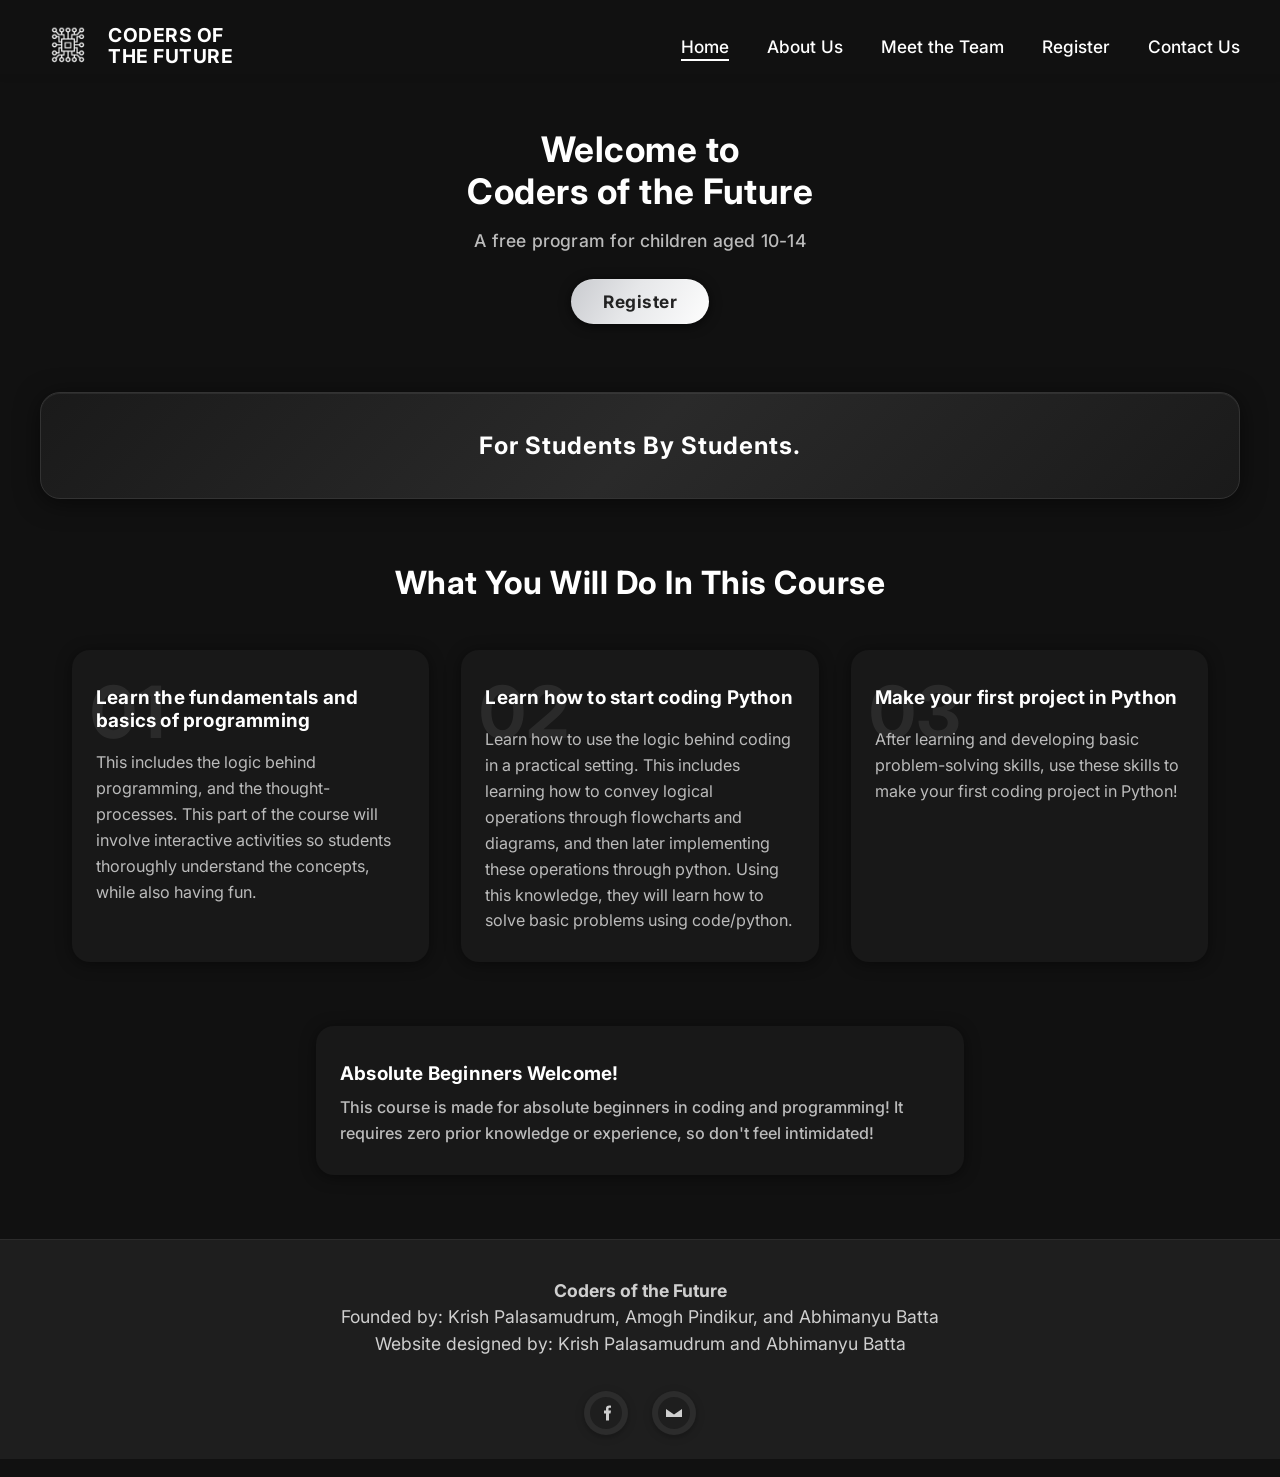
==== index.html @ 1ec68686 "updated email and made footer buttons navigate to contact us" ====
<!DOCTYPE html>
<html lang="en">
<head>
    <meta charset="UTF-8">
    <meta name="viewport" content="width=device-width, initial-scale=1.0">
    <title>Coders of the Future</title>
    <link rel="stylesheet" href="style.css">
    <style>
.logo-link {
    display: inline-block;
}
.logo-img {
    transition: transform 0.3s cubic-bezier(.4,2,.6,1), box-shadow 0.2s;
    will-change: transform;
}
.logo-img:hover {
    transform: scale(1.12) rotate(-8deg);
    box-shadow: 0 4px 24px #e6e7e988;
    cursor: pointer;
}
.logo-img:active {
    transform: scale(0.96) rotate(-2deg);
}
.course-highlight {
    margin: 32px auto 0 auto;
    max-width: 600px;
    background: linear-gradient(120deg, #232323 60%, #2c2c2c 100%);
    border: 2px solid #e6e7e9cc;
    border-radius: 20px;
    box-shadow: 0 4px 32px #000a, 0 1.5px 0 #fff2 inset;
    display: flex;
    align-items: flex-start;
    gap: 18px;
    padding: 32px 28px 28px 28px;
    position: relative;
    z-index: 2;
    animation: fadeInHighlight 1.1s cubic-bezier(.4,2,.6,1);
}
.highlight-icon {
    font-size: 2.2rem;
    color: #e6e7e9;
    margin-right: 10px;
    margin-top: 2px;
    filter: drop-shadow(0 0 8px #fff8);
    flex-shrink: 0;
}
.course-highlight h3 {
    margin: 0 0 10px 0;
    font-size: 1.3rem;
    font-weight: 800;
    color: #fff;
    letter-spacing: 0.5px;
}
.course-highlight p {
    margin: 0;
    color: #bbb;
    font-size: 1.08rem;
    font-weight: 500;
}
@keyframes fadeInHighlight {
    from { opacity: 0; transform: translateY(30px) scale(0.98); }
    to { opacity: 1; transform: none; }
}
@media (max-width: 700px) {
    .course-highlight {
        padding: 18px 8px 18px 8px;
        gap: 10px;
    }
    .highlight-icon {
        font-size: 1.5rem;
    }
    .course-highlight h3 {
        font-size: 1.05rem;
    }
    .course-highlight p {
        font-size: 0.98rem;
    }
}
.course-highlight-alt {
    margin: 32px auto 0 auto;
    max-width: 600px;
    background: #181818;
    border-radius: 18px;
    box-shadow: 0 2px 16px #0007;
    padding: 36px 24px 28px 24px;
    text-align: left;
    display: block;
    animation: fadeInHighlight 1.1s cubic-bezier(.4,2,.6,1);
    transition: box-shadow 0.2s, transform 0.15s;
}
.course-highlight-alt:hover {
    box-shadow: 0 6px 32px #000b;
    transform: translateY(-2px) scale(1.03);
}
.course-highlight-alt h3 {
    margin: 0 0 10px 0;
    font-size: 1.18rem;
    font-weight: 700;
    color: #fff;
    letter-spacing: 0.2px;
}
.course-highlight-alt p {
    margin: 0;
    color: #bbb;
    font-size: 1.01rem;
    font-weight: 500;
    line-height: 1.6;
}
@media (max-width: 700px) {
    .course-highlight-alt {
        padding: 24px 10px 18px 10px;
    }
    .course-highlight-alt h3 {
        font-size: 1.05rem;
    }
    .course-highlight-alt p {
        font-size: 0.98rem;
    }
}
.fade-in-highlight {
    animation: fadeInHighlight 1.1s cubic-bezier(.4,2,.6,1);
}
.features-section {
    display: flex;
    justify-content: center;
    align-items: center;
    gap: 32px;
    margin: 64px 0 32px 0;
    flex-wrap: wrap;
}
.feature-card {
    background: linear-gradient(135deg, #1a1a1a 0%, #2a2a2a 50%, #1a1a1a 100%);
    color: #fff;
    font-size: 2rem;
    font-weight: 800;
    border-radius: 20px;
    border: 1px solid #333;
    box-shadow: 0 4px 24px #0008, 0 1px 0 #fff1 inset;
    padding: 38px 44px;
    text-align: center;
    min-width: 120px;
    transition: all 0.3s cubic-bezier(0.4, 0, 0.2, 1);
    letter-spacing: 1px;
    cursor: default;
    user-select: none;
    position: relative;
    overflow: hidden;
}
.feature-card::before {
    content: '';
    position: absolute;
    top: 0;
    left: -100%;
    width: 100%;
    height: 100%;
    background: linear-gradient(90deg, transparent, rgba(255,255,255,0.1), transparent);
    transition: left 0.5s;
}
.feature-card:hover::before {
    left: 100%;
}
.feature-card:hover {
    box-shadow: 0 8px 40px #000c, 0 2px 0 #fff2 inset;
    background: linear-gradient(135deg, #2a2a2a 0%, #3a3a3a 50%, #2a2a2a 100%);
    transform: translateY(-4px) scale(1.05);
    border-color: #444;
}
.feature-desc {
    font-size: 1rem;
    color: #bbb;
    font-weight: 400;
    margin-top: 10px;
    letter-spacing: 0.2px;
}
@media (max-width: 700px) {
    .features-section {
        gap: 14px;
    }
    .feature-card {
        font-size: 1.2rem;
        padding: 18px 18px;
        min-width: 80px;
    }
    .feature-desc {
        font-size: 0.92rem;
    }
}
</style>
</head>
<body>
    <header class="main-header">
        <div class="logo-nav">
            <div class="logo">
                <a href="index.html" class="logo-link"><img src="logo.png" alt="Logo" width="56" height="56" style="display:block;" class="logo-img" /></a>
                <span class="logo-text">CODERS OF<br>THE FUTURE</span>
            </div>
            <nav>
                <ul class="nav-list">
                    <li><a href="index.html" class="active">Home</a></li>
                    <li><a href="about.html">About Us</a></li>
                    <li><a href="meet the team.html">Meet the Team</a></li>
                    <li><a href="register.html">Register</a></li>
                    <li><a href="contact.html">Contact Us</a></li>
                </ul>
            </nav>
        </div>
    </header>
    <main class="main-content">
        <section class="hero-section">
            <div class="hero-text" style="text-align:center; margin: 0 auto;">
                <h1>Welcome to<br>Coders of the Future</h1>
                <h3 class="for-students" id="typewriter-text"></h3>
                <a href="register.html" class="register-btn" id="register-btn">Register</a>
            </div>
        </section>
        <section class="features-section">
            <div class="feature-card" style="width:100%;text-align:center;font-size:1.5rem;font-weight:700;letter-spacing:1px;">For Students By Students.</div>
        </section>
        <section class="course-section">
            <h2 class="course-title">What You Will Do In This Course</h2>
            <div class="course-steps">
                <div class="course-step fade-in-highlight">
                    <span class="step-number step1">01</span>
                    <h3>Learn the fundamentals and basics of programming</h3>
                    <p>This includes the logic behind programming, and the thought-processes. This part of the course will involve interactive activities so students thoroughly understand the concepts, while also having fun.</p>
                </div>
                <div class="course-step fade-in-highlight">
                    <span class="step-number step2">02</span>
                    <h3>Learn how to start coding Python</h3>
                    <p>Learn how to use the logic behind coding in a practical setting. This includes learning how to convey logical operations through flowcharts and diagrams, and then later implementing these operations through python. Using this knowledge, they will learn how to solve basic problems using code/python.</p>
                </div>
                <div class="course-step fade-in-highlight">
                    <span class="step-number step3">03</span>
                    <h3>Make your first project in Python</h3>
                    <p>After learning and developing basic problem-solving skills, use these skills to make your first coding project in Python!</p>
                </div>
            </div>
            <div class="course-highlight-alt fade-in-highlight">
                <h3>Absolute Beginners Welcome!</h3>
                <p>This course is made for absolute beginners in coding and programming! It requires zero prior knowledge or experience, so don't feel intimidated!</p>
            </div>
        </section>
    </main>
    <footer class="site-footer">
        <div class="footer-content">
            <div class="footer-text">
                <strong>Coders of the Future</strong><br>
                Founded by: Krish Palasamudrum, Amogh Pindikur, and Abhimanyu Batta<br>
                Website designed by: Krish Palasamudrum and Abhimanyu Batta
            </div>
            <div class="footer-icons">
                <a href="contact.html" class="footer-icon" aria-label="Contact Us"><svg width="32" height="32" fill="none" viewBox="0 0 32 32"><circle cx="16" cy="16" r="16" fill="#222"/><path d="M18.5 16.5h2l.5-3h-2.5v-1.5c0-.8.2-1.2 1.3-1.2H21V8.7c-.2 0-.9-.1-1.7-.1-2.1 0-3.3 1.1-3.3 3.1V13.5H14v3h2v7h3v-7z" fill="#fff"/></svg></a>
                <a href="contact.html" class="footer-icon" aria-label="Contact Us"><svg width="32" height="32" fill="none" viewBox="0 0 32 32"><circle cx="16" cy="16" r="16" fill="#222"/><path d="M8 12v8h16v-8H8zm8 5.5l-8-5.5h16l-8 5.5z" fill="#fff"/></svg></a>
            </div>
        </div>
    </footer>
    <script src="script.js"></script>
</body>
</html>
---- style.css ----
@import url('https://fonts.googleapis.com/css2?family=Inter:wght@400;600;700&display=swap');

body, html {
    margin: 0;
    padding: 0;
    font-family: 'Inter', 'Montserrat', 'Poppins', Arial, sans-serif;
    background: #111;
    color: #fff;
    min-height: 100vh;
}

.main-header {
    width: 100%;
    background: #111;
    box-shadow: 0 2px 8px rgba(0,0,0,0.08);
    padding: 0;
    position: fixed;
    top: 0;
    left: 0;
    z-index: 1000;
    /* border-bottom: 1px solid #222; */
}
.logo-nav {
    display: flex;
    align-items: center;
    justify-content: space-between;
    max-width: 1200px;
    margin: 0 auto;
    padding: 18px 32px 0 32px;
}
.logo {
    display: flex;
    align-items: center;
    gap: 12px;
}
.logo svg {
    display: block;
    filter: invert(1) grayscale(1);
}
.logo-text {
    font-weight: 700;
    font-size: 1.2rem;
    color: #fff;
    line-height: 1.1;
    letter-spacing: 0.5px;
}
.nav-list {
    list-style: none;
    display: flex;
    gap: 38px;
    margin: 0;
    padding: 0;
}
.nav-list li a {
    text-decoration: none;
    color: #fff;
    font-weight: 500;
    font-size: 1.08rem;
    transition: color 0.2s, border-bottom 0.2s;
    padding-bottom: 2px;
    border-bottom: 2px solid transparent;
    position: relative;
}
.nav-list li a.active, .nav-list li a:hover {
    color: #fff;
    border-bottom: 2px solid #fff;
}
.nav-list li a::after {
    content: '';
    display: block;
    width: 0;
    height: 2px;
    background: #fff;
    transition: width 0.3s;
    position: absolute;
    left: 0;
    bottom: -2px;
}
.nav-list li a:hover::after, .nav-list li a.active::after {
    width: 100%;
}

.main-content {
    max-width: 1200px;
    margin: 0 auto;
    padding: 80px 32px 0 32px;
}
.hero-section {
    display: flex;
    align-items: center;
    justify-content: space-between;
    margin-top: 48px;
    flex-wrap: wrap;
    gap: 32px;
}
.hero-text {
    flex: 1 1 350px;
    min-width: 320px;
}
.hero-text h1 {
    font-size: 2.2rem;
    font-weight: 700;
    margin: 0 0 18px 0;
    line-height: 1.2;
    color: #fff;
    letter-spacing: 0.5px;
}
.for-students {
    color: #bbb;
    font-size: 1.1rem;
    font-weight: 500;
    margin-bottom: 28px;
    margin-top: 0;
    letter-spacing: 0.2px;
}
.register-btn, .about-btn {
    display: inline-block;
    background: linear-gradient(120deg, #bfc1c6 0%, #e6e7e9 20%, #fff 40%, #bfc1c6 60%, #8a8c8e 80%, #bfc1c6 100%);
    background-size: 300% 300%;
    background-position: 0% 50%;
    color: #222;
    font-weight: 700;
    font-size: 1.08rem;
    padding: 12px 32px;
    border: none;
    border-radius: 24px;
    text-decoration: none;
    box-shadow: 0 2px 12px #000a, 0 1px 0 #fff2 inset;
    transition: color 0.2s, box-shadow 0.2s, transform 0.15s;
    letter-spacing: 0.5px;
    cursor: pointer;
    outline: none;
    position: relative;
    overflow: hidden;
    animation: metallic-gradient-move 6s linear infinite alternate;
}

@keyframes metallic-gradient-move {
    0% {
        background-position: 0% 50%;
    }
    100% {
        background-position: 100% 50%;
    }
}

.register-btn:hover, .register-btn:focus, .about-btn:hover, .about-btn:focus {
    /* Use a slightly lighter metallic gradient, but keep the animation and avoid pure white */
    background: linear-gradient(120deg, #e6e7e9 0%, #fff 20%, #bfc1c6 40%, #8a8c8e 60%, #bfc1c6 80%, #e6e7e9 100%);
    background-size: 300% 300%;
    background-position: 100% 50%;
    color: #111 !important;
    box-shadow: 0 4px 24px #fff2, 0 2px 12px #000a;
    transform: translateY(-2px) scale(1.04);
    animation: metallic-gradient-move 6s linear infinite alternate;
}

.register-btn:active, .about-btn:active {
    transform: scale(0.97);
    box-shadow: 0 1px 4px rgba(0,0,0,0.18);
}

/* Remove the ::before shine overlay for a cleaner look */
.register-btn::before, .about-btn::before {
    content: none;
}

.hero-illustration {
    flex: 1 1 350px;
    min-width: 280px;
    display: flex;
    align-items: center;
    justify-content: center;
}
.hero-illustration img {
    max-width: 340px;
    width: 100%;
    height: auto;
    display: block;
    filter: grayscale(1) contrast(1.1);
    border-radius: 18px;
    box-shadow: 0 4px 32px #000a;
}
.hero-illustration.no-box {
    box-shadow: none !important;
    background: none !important;
    border-radius: 0 !important;
    display: flex;
    align-items: center;
    justify-content: center;
}
.hero-illustration.no-box img {
    width: 240px;
    height: 240px;
    max-width: 100%;
    border-radius: 0;
    box-shadow: none;
    background: none;
}
.stats-section {
    display: flex;
    justify-content: space-between;
    align-items: flex-end;
    margin-top: 64px;
    margin-bottom: 32px;
    flex-wrap: wrap;
    gap: 24px;
}
.stat {
    flex: 1 1 180px;
    min-width: 120px;
    text-align: center;
    background: #181818;
    border-radius: 16px;
    padding: 24px 0 18px 0;
    box-shadow: 0 2px 12px #0006;
    transition: box-shadow 0.2s, transform 0.15s;
}
.stat:hover {
    box-shadow: 0 6px 32px #000b;
    transform: translateY(-2px) scale(1.03);
}
.stat-number {
    display: block;
    font-size: 2.1rem;
    font-weight: 700;
    color: #fff;
    margin-bottom: 4px;
    letter-spacing: 0.5px;
}
.stat-label {
    display: block;
    font-size: 1.08rem;
    color: #bbb;
    font-weight: 500;
    letter-spacing: 0.5px;
}
footer {
    text-align: center;
    color: #bbb;
    margin-top: 32px;
    margin-bottom: 18px;
    font-size: 1rem;
    opacity: 0.8;
}

.info-banner {
    width: 100%;
    background: #181818;
    color: #fff;
    text-align: center;
    padding: 32px 12px 28px 12px;
    font-size: 1.2rem;
    font-weight: 700;
    letter-spacing: 0.01em;
    margin-bottom: 0;
    border-radius: 14px;
    border: 1.5px solid #fff;
    box-shadow: 0 2px 16px #0007;
    display: flex;
    justify-content: center;
    align-items: center;
    max-width: 900px;
    margin: 32px auto 0 auto;
}
.info-banner p {
    margin: 0;
    font-weight: 700;
    color: #fff;
    font-size: 1.2rem;
}

.course-section {
    margin: 64px auto 0 auto;
    max-width: 1200px;
    padding: 0 32px;
}
.course-title {
    text-align: center;
    font-size: 2rem;
    font-weight: 700;
    margin-bottom: 48px;
    color: #fff;
    letter-spacing: 0.5px;
}
.course-steps {
    display: flex;
    justify-content: space-between;
    gap: 32px;
    flex-wrap: wrap;
}
.course-step {
    flex: 1 1 280px;
    min-width: 220px;
    background: #181818;
    border-radius: 18px;
    padding: 36px 24px 28px 24px;
    box-shadow: 0 2px 16px #0007;
    position: relative;
    margin-bottom: 32px;
    transition: box-shadow 0.2s, transform 0.15s;
    overflow: hidden;
}
.course-step:hover {
    box-shadow: 0 6px 32px #000b;
    transform: translateY(-2px) scale(1.03);
}
.step-number {
    position: absolute;
    top: 18px;
    left: 18px;
    font-size: 4.5rem;
    font-weight: 700;
    color: #fff;
    opacity: 0.08;
    z-index: 0;
    user-select: none;
    pointer-events: none;
}
.step1 { color: #fff; }
.step2 { color: #fff; }
.step3 { color: #fff; }
.course-step h3 {
    position: relative;
    z-index: 1;
    font-size: 1.18rem;
    font-weight: 700;
    margin: 0 0 18px 0;
    color: #fff;
    letter-spacing: 0.2px;
}
.course-step p {
    position: relative;
    z-index: 1;
    color: #bbb;
    font-size: 1.01rem;
    margin: 0;
    line-height: 1.6;
}

.course-step-rectangle {
    min-width: 220px;
    width: auto;
    flex: 1 1 280px;
    border-radius: 18px;
    margin-bottom: 32px;
    margin-top: 0;
    display: block;
}

.step4 {
    color: #fff;
}

.site-footer {
    width: 100%;
    background: #222;
    color: #fff;
    padding: 38px 0 24px 0;
    margin-top: 64px;
    border-top: 1px solid #333;
}
.footer-content {
    max-width: 900px;
    margin: 0 auto;
    display: flex;
    flex-direction: column;
    align-items: center;
    gap: 18px;
}
.footer-text {
    text-align: center;
    font-size: 1.1rem;
    color: #fff;
    margin-bottom: 8px;
    line-height: 1.5;
}
.footer-icons {
    display: flex;
    gap: 24px;
    margin-top: 8px;
}
.footer-icon {
    display: flex;
    align-items: center;
    justify-content: center;
    width: 44px;
    height: 44px;
    border-radius: 50%;
    background: #333;
    transition: background 0.2s, transform 0.15s;
    box-shadow: 0 2px 8px #0005;
    color: #fff;
    text-decoration: none;
    font-size: 1.3rem;
}
.footer-icon:hover, .footer-icon:focus {
    background: #fff;
    color: #222;
    transform: scale(1.08);
}
.footer-icon svg {
    display: block;
}

.about-section {
    display: flex;
    justify-content: center;
    align-items: center;
    min-height: 60vh;
    padding: 64px 0 64px 0;
}
.about-center {
    max-width: 700px;
    margin: 0 auto;
    text-align: center;
    color: #fff;
    background: none;
}
.about-label {
    font-size: 1.1rem;
    font-weight: 600;
    letter-spacing: 1.5px;
    color: #fff;
    margin-bottom: 18px;
}
.about-title {
    font-size: 3rem;
    font-weight: 900;
    letter-spacing: 2px;
    margin: 0 0 24px 0;
    color: #fff;
}
.green-accent {
    color: #7ed957;
}
.about-desc {
    font-size: 1.25rem;
    color: #fff;
    font-weight: 400;
    margin-bottom: 38px;
    line-height: 1.6;
}
.about-actions {
    display: flex;
    justify-content: center;
    align-items: center;
    gap: 18px;
    flex-wrap: wrap;
    margin-top: 18px;
}
.about-btn {
    display: inline-block;
    background: #222;
    color: #fff;
    font-weight: 700;
    font-size: 1.08rem;
    padding: 12px 32px;
    border: none;
    border-radius: 24px;
    text-decoration: none;
    box-shadow: 0 2px 12px #000a;
    transition: background 0.2s, color 0.2s, box-shadow 0.2s, transform 0.15s;
    letter-spacing: 0.5px;
    cursor: pointer;
    outline: none;
    position: relative;
    overflow: hidden;
}
.about-btn:hover, .about-btn:focus {
    background: #111;
    color: #7ed957;
    box-shadow: 0 4px 24px #000c;
    transform: translateY(-2px) scale(1.04);
}
.about-actions .footer-icon {
    background: #111;
    color: #fff;
    width: 44px;
    height: 44px;
    border-radius: 50%;
    display: flex;
    align-items: center;
    justify-content: center;
    box-shadow: 0 2px 8px #0005, 0 1px 0 #fff2 inset;
    font-size: 1.3rem;
    transition: background 0.2s, color 0.2s, transform 0.15s;
    margin: 0;
    position: relative;
    overflow: hidden;
}
.about-actions .footer-icon::before {
    content: '';
    position: absolute;
    top: 0; left: 0; right: 0; bottom: 0;
    background: linear-gradient(120deg, rgba(255,255,255,0.13) 0%, rgba(255,255,255,0.01) 100%);
    border-radius: 50%;
    pointer-events: none;
    z-index: 1;
}
.about-actions .footer-icon:hover, .about-actions .footer-icon:focus {
    background: #fff;
    color: #111;
    transform: scale(1.08);
}
.about-actions .footer-icon:hover::before, .about-actions .footer-icon:focus::before {
    background: linear-gradient(100deg, rgba(0,0,0,0.08) 0%, rgba(255,255,255,0.22) 100%);
}
@media (max-width: 700px) {
    .about-title {
        font-size: 2rem;
    }
    .about-desc {
        font-size: 1rem;
    }
    .about-section {
        padding: 32px 0 32px 0;
    }
}

/* Responsive adjustments */
@media (max-width: 900px) {
    .hero-section {
        flex-direction: column;
        align-items: flex-start;
        gap: 32px;
    }
    .hero-illustration {
        justify-content: flex-start;
    }
    .stats-section {
        flex-direction: column;
        align-items: stretch;
        gap: 18px;
    }
    .course-steps {
        flex-direction: column;
        gap: 18px;
    }
    .course-section {
        padding: 0 8px;
    }
}
@media (max-width: 600px) {
    .logo-nav {
        flex-direction: column;
        align-items: flex-start;
        gap: 12px;
        padding: 12px 8px 0 8px;
    }
    .main-content {
        padding: 0 8px;
    }
    .hero-section {
        margin-top: 24px;
    }
    .stats-section {
        margin-top: 32px;
        margin-bottom: 18px;
    }
    .stat-number {
        font-size: 1.4rem;
    }
    .info-banner {
        font-size: 1.05rem;
        padding: 18px 4px 16px 4px;
    }
    .course-title {
        font-size: 1.2rem;
        margin-bottom: 24px;
    }
    .course-step {
        padding: 24px 10px 18px 10px;
    }
    .step-number {
        font-size: 2.5rem;
        top: 10px;
        left: 10px;
    }
    .site-footer {
        padding: 24px 0 12px 0;
        margin-top: 32px;
    }
} 

.fade-out {
    animation: fadeOutPage 0.6s cubic-bezier(0.77, 0, 0.175, 1) forwards;
}
@keyframes fadeOutPage {
    from { opacity: 1; }
    to { opacity: 0; }
}
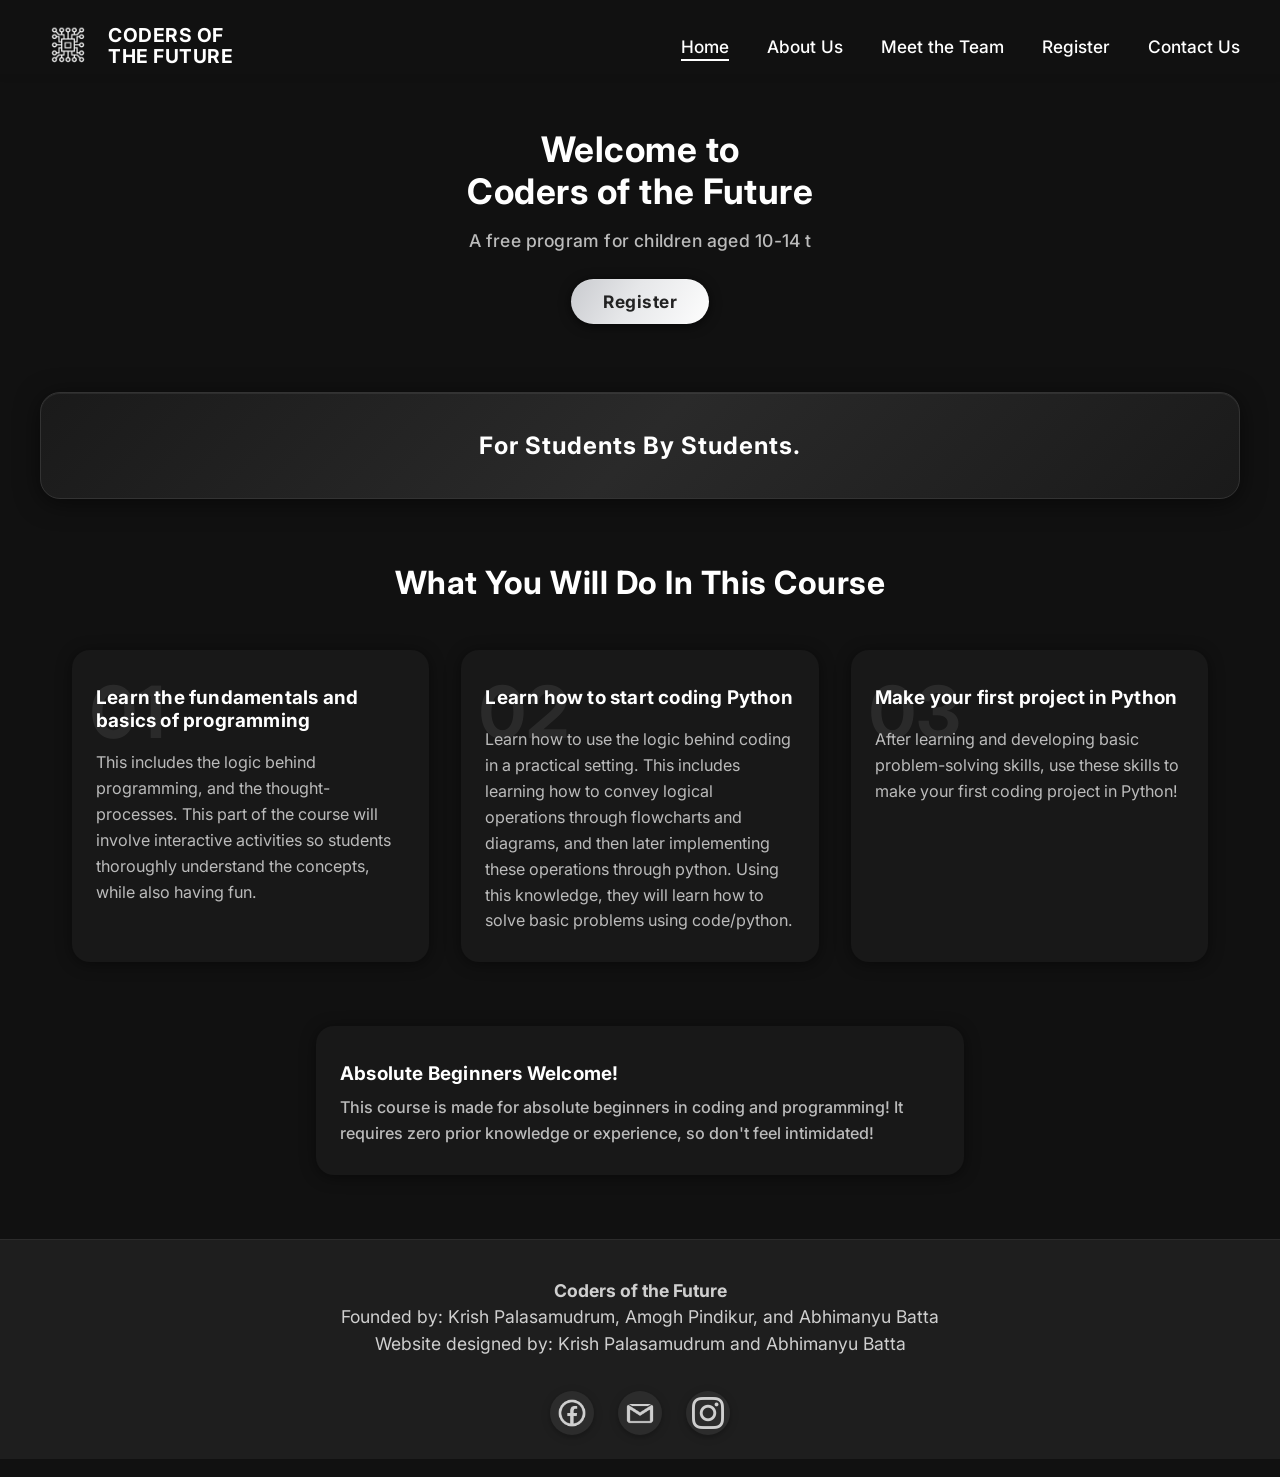
==== commit e0ce6342: "added instagram btn and updated all icons" ====
--- a/index.html
+++ b/index.html
@@ -249,8 +249,9 @@
                 Website designed by: Krish Palasamudrum and Abhimanyu Batta
             </div>
             <div class="footer-icons">
-                <a href="contact.html" class="footer-icon" aria-label="Contact Us"><svg width="32" height="32" fill="none" viewBox="0 0 32 32"><circle cx="16" cy="16" r="16" fill="#222"/><path d="M18.5 16.5h2l.5-3h-2.5v-1.5c0-.8.2-1.2 1.3-1.2H21V8.7c-.2 0-.9-.1-1.7-.1-2.1 0-3.3 1.1-3.3 3.1V13.5H14v3h2v7h3v-7z" fill="#fff"/></svg></a>
-                <a href="contact.html" class="footer-icon" aria-label="Contact Us"><svg width="32" height="32" fill="none" viewBox="0 0 32 32"><circle cx="16" cy="16" r="16" fill="#222"/><path d="M8 12v8h16v-8H8zm8 5.5l-8-5.5h16l-8 5.5z" fill="#fff"/></svg></a>
+                <a href="contact.html" class="footer-icon" aria-label="Contact Us"><img src="facebooklogo.png" alt="Facebook" width="32" height="32"></a>
+                <a href="contact.html" class="footer-icon" aria-label="Contact Us"><img src="gmaillogo.png" alt="Email" width="32" height="32"></a>
+                <a href="contact.html" class="footer-icon" aria-label="Contact Us"><img src="instagramlogo.png" alt="Instagram" width="32" height="32"></a>
             </div>
         </div>
     </footer>
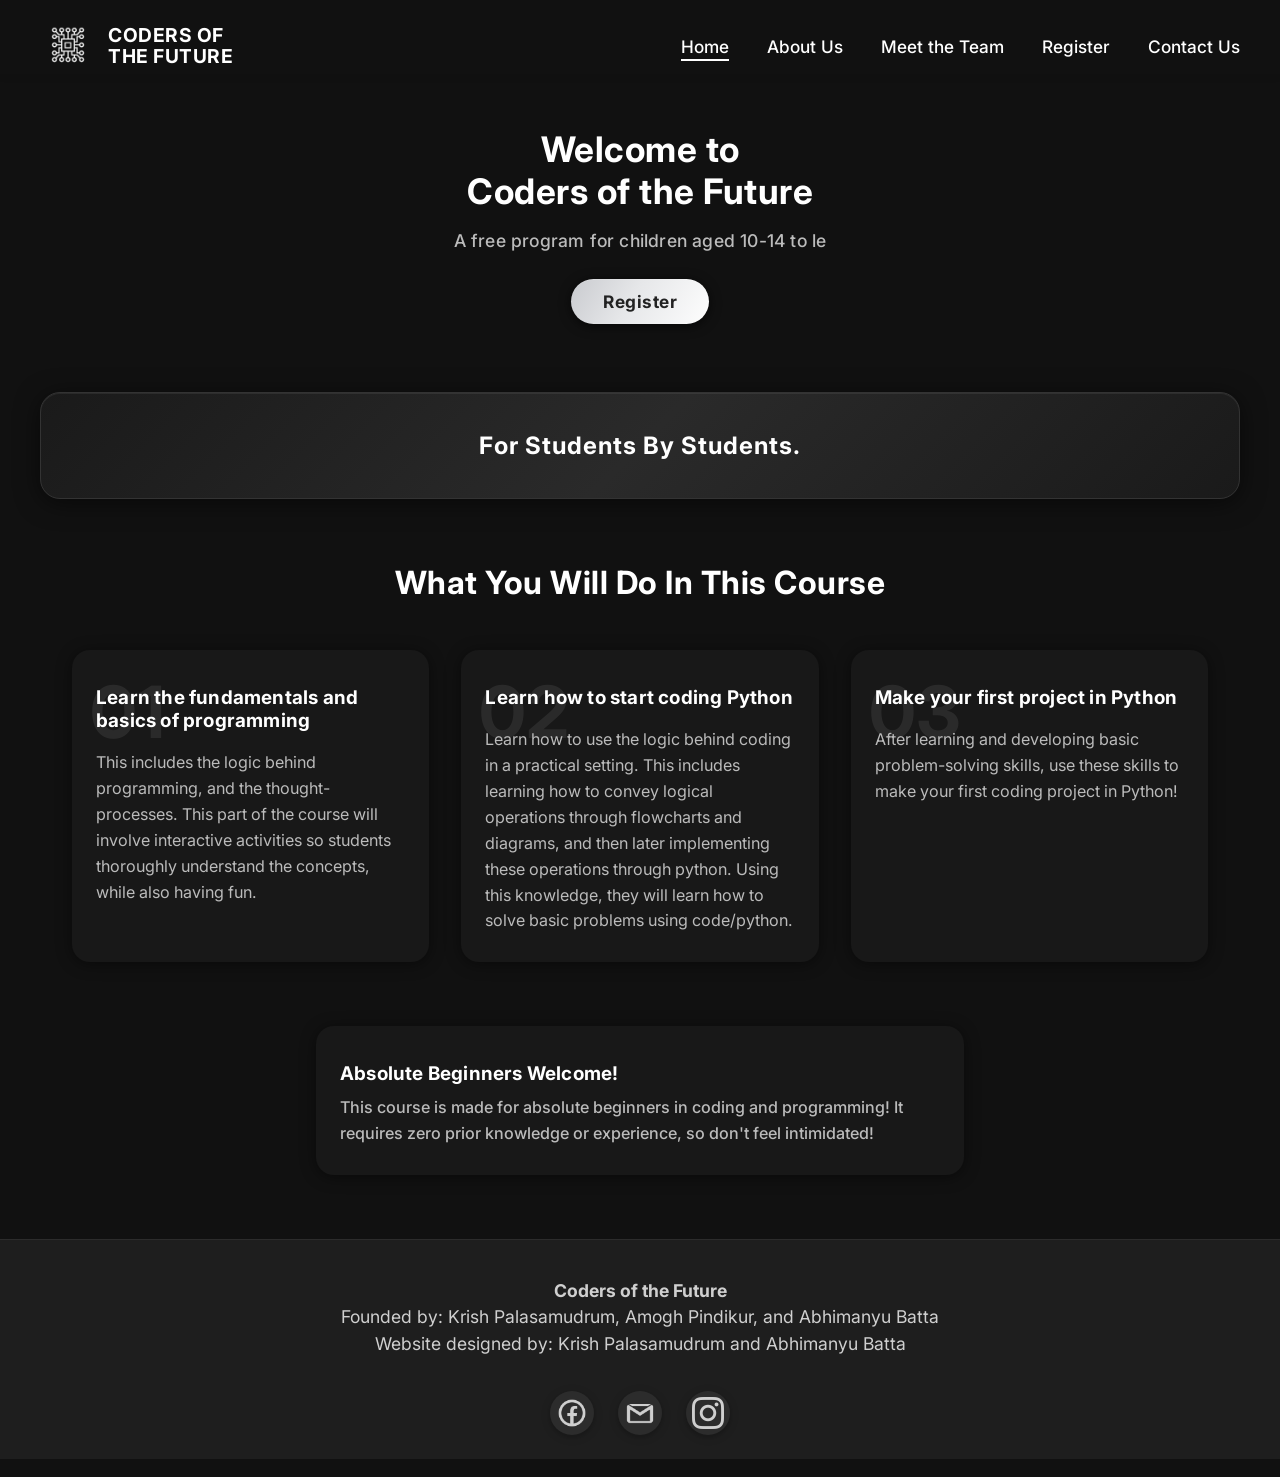
==== commit 20914fc6: "Test commit" ====
--- a/index.html
+++ b/index.html
@@ -6,6 +6,7 @@
     <title>Coders of the Future</title>
     <link rel="stylesheet" href="style.css">
     <style>
+/* Test*/
 .logo-link {
     display: inline-block;
 }
@@ -20,6 +21,10 @@
 }
 .logo-img:active {
     transform: scale(0.96) rotate(-2deg);
+}
+.logo-img:not(:hover) {
+    transform: none;
+    box-shadow: none;
 }
 .course-highlight {
     margin: 32px auto 0 auto;
@@ -91,6 +96,10 @@
 .course-highlight-alt:hover {
     box-shadow: 0 6px 32px #000b;
     transform: translateY(-2px) scale(1.03);
+}
+.course-highlight-alt:not(:hover) {
+    box-shadow: 0 2px 16px #0007;
+    transform: none;
 }
 .course-highlight-alt h3 {
     margin: 0 0 10px 0;
--- a/style.css
+++ b/style.css
@@ -78,6 +78,15 @@
 }
 .nav-list li a:hover::after, .nav-list li a.active::after {
     width: 100%;
+}
+
+/* Ensure navigation hover states are properly reset */
+.nav-list li a:not(:hover):not(.active) {
+    color: #fff;
+    border-bottom: 2px solid transparent;
+}
+.nav-list li a:not(:hover):not(.active)::after {
+    width: 0;
 }
 
 .main-content {
@@ -155,6 +164,16 @@
     animation: metallic-gradient-move 6s linear infinite alternate;
 }
 
+/* Ensure hover states are properly reset */
+.register-btn:not(:hover):not(:focus), .about-btn:not(:hover):not(:focus) {
+    background: linear-gradient(120deg, #bfc1c6 0%, #e6e7e9 20%, #fff 40%, #bfc1c6 60%, #8a8c8e 80%, #bfc1c6 100%);
+    background-size: 300% 300%;
+    background-position: 0% 50%;
+    color: #222;
+    box-shadow: 0 2px 12px #000a, 0 1px 0 #fff2 inset;
+    transform: none;
+}
+
 .register-btn:active, .about-btn:active {
     transform: scale(0.97);
     box-shadow: 0 1px 4px rgba(0,0,0,0.18);
@@ -219,6 +238,12 @@
 .stat:hover {
     box-shadow: 0 6px 32px #000b;
     transform: translateY(-2px) scale(1.03);
+}
+
+/* Ensure stat hover states are properly reset */
+.stat:not(:hover) {
+    box-shadow: 0 2px 12px #0006;
+    transform: none;
 }
 .stat-number {
     display: block;
@@ -305,6 +330,12 @@
     box-shadow: 0 6px 32px #000b;
     transform: translateY(-2px) scale(1.03);
 }
+
+/* Ensure course-step hover states are properly reset */
+.course-step:not(:hover) {
+    box-shadow: 0 2px 16px #0007;
+    transform: none;
+}
 .step-number {
     position: absolute;
     top: 18px;
@@ -398,6 +429,13 @@
     background: #fff;
     color: #222;
     transform: scale(1.08);
+}
+
+/* Ensure footer icon hover states are properly reset */
+.footer-icon:not(:hover):not(:focus) {
+    background: #333;
+    color: #fff;
+    transform: none;
 }
 .footer-icon svg {
     display: block;
@@ -473,6 +511,14 @@
     box-shadow: 0 4px 24px #000c;
     transform: translateY(-2px) scale(1.04);
 }
+
+/* Ensure about button hover states are properly reset */
+.about-btn:not(:hover):not(:focus) {
+    background: #222;
+    color: #fff;
+    box-shadow: 0 2px 12px #000a;
+    transform: none;
+}
 .about-actions .footer-icon {
     background: #111;
     color: #fff;
@@ -503,6 +549,13 @@
     color: #111;
     transform: scale(1.08);
 }
+
+/* Ensure about actions footer icon hover states are properly reset */
+.about-actions .footer-icon:not(:hover):not(:focus) {
+    background: #111;
+    color: #fff;
+    transform: none;
+}
 .about-actions .footer-icon:hover::before, .about-actions .footer-icon:focus::before {
     background: linear-gradient(100deg, rgba(0,0,0,0.08) 0%, rgba(255,255,255,0.22) 100%);
 }
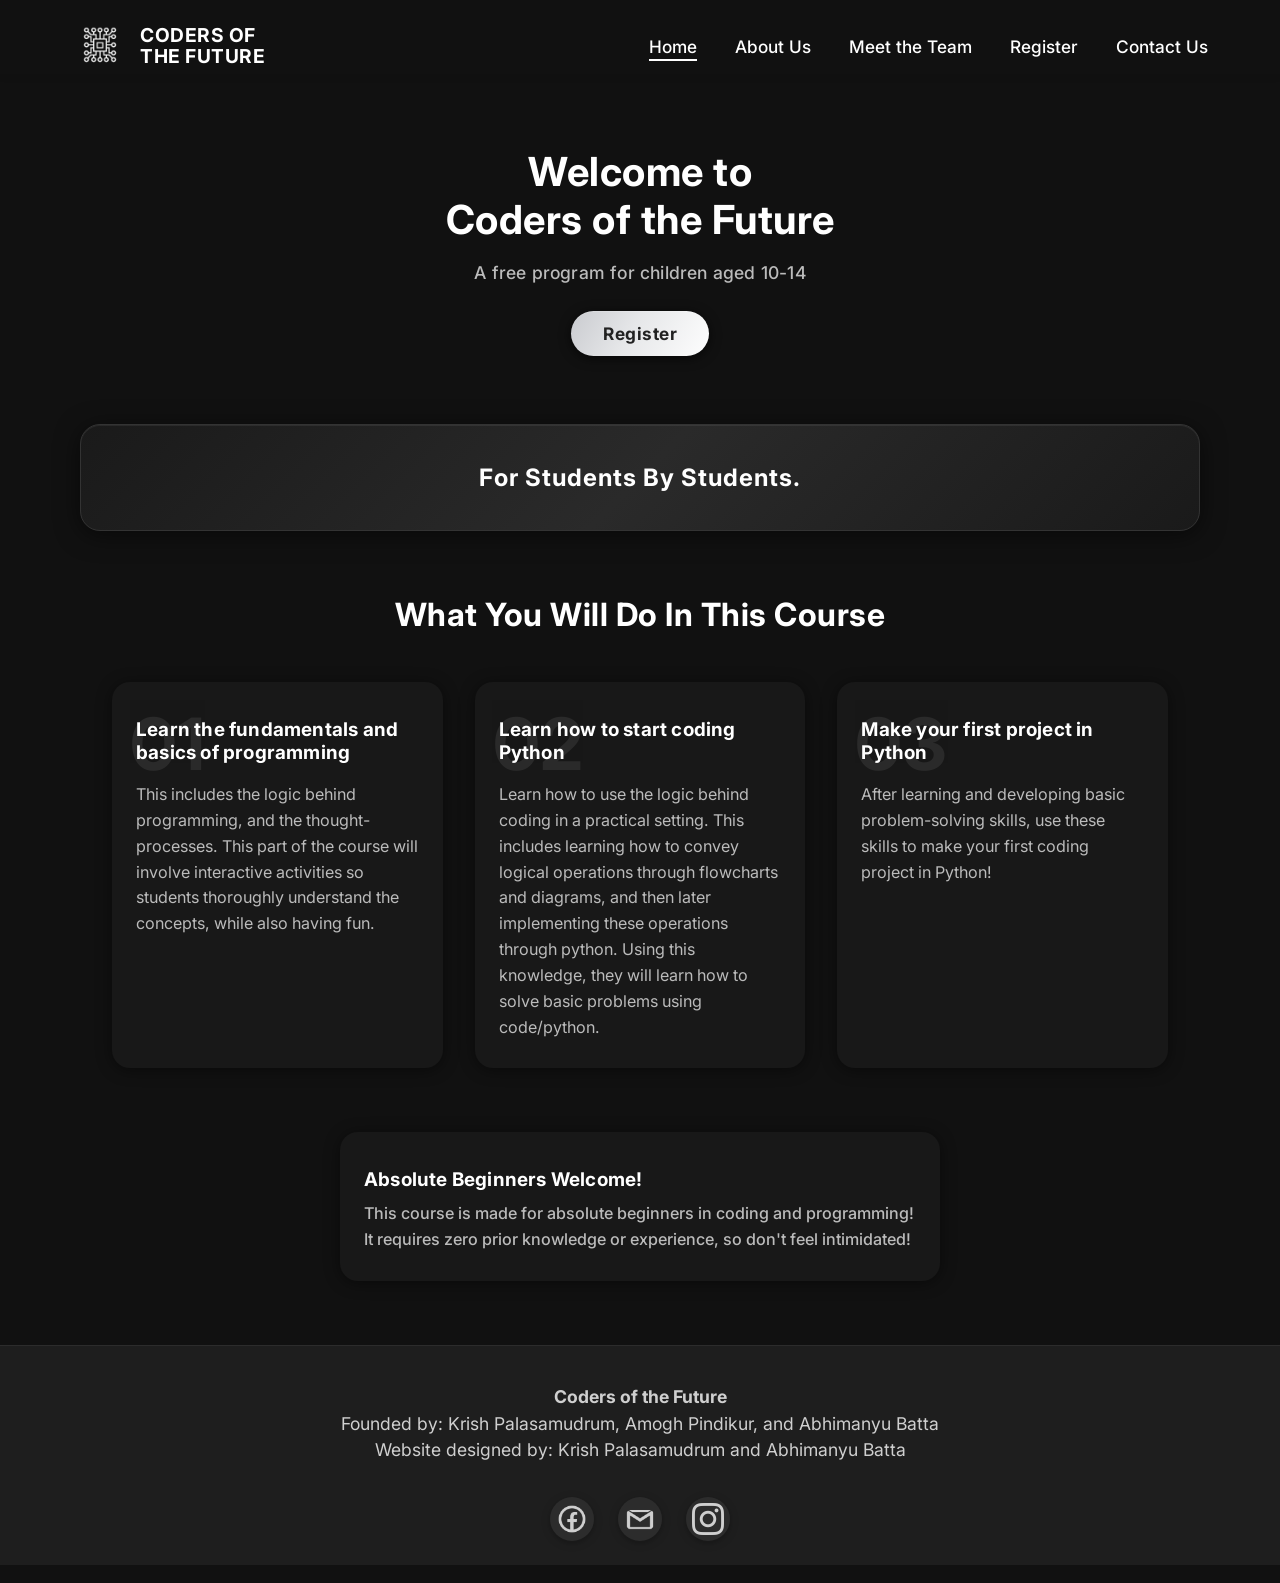
==== commit 1e9e75a7: "Fixed UI for moble Users" ====
--- a/index.html
+++ b/index.html
@@ -212,8 +212,24 @@
                     <li><a href="contact.html">Contact Us</a></li>
                 </ul>
             </nav>
+            <button class="mobile-menu-toggle" aria-label="Toggle mobile menu">
+                <span></span>
+                <span></span>
+                <span></span>
+            </button>
         </div>
     </header>
+    
+    <!-- Mobile Navigation Menu -->
+    <div class="mobile-nav">
+        <ul class="mobile-nav-list">
+            <li><a href="index.html" class="active">Home</a></li>
+            <li><a href="about.html">About Us</a></li>
+            <li><a href="meet the team.html">Meet the Team</a></li>
+            <li><a href="register.html">Register</a></li>
+            <li><a href="contact.html">Contact Us</a></li>
+        </ul>
+    </div>
     <main class="main-content">
         <section class="hero-section">
             <div class="hero-text" style="text-align:center; margin: 0 auto;">
--- a/style.css
+++ b/style.css
@@ -1,4 +1,96 @@
 @import url('https://fonts.googleapis.com/css2?family=Inter:wght@400;600;700&display=swap');
+
+/* Mobile hamburger menu */
+.mobile-menu-toggle {
+    display: none;
+    flex-direction: column;
+    justify-content: space-around;
+    width: 30px;
+    height: 25px;
+    background: transparent;
+    border: none;
+    cursor: pointer;
+    padding: 0;
+    z-index: 10;
+}
+
+.mobile-menu-toggle span {
+    width: 100%;
+    height: 3px;
+    background: #fff;
+    border-radius: 10px;
+    transition: all 0.3s linear;
+    position: relative;
+    transform-origin: 1px;
+}
+
+.mobile-menu-toggle.active span:first-child {
+    transform: rotate(45deg);
+}
+
+.mobile-menu-toggle.active span:nth-child(2) {
+    opacity: 0;
+}
+
+.mobile-menu-toggle.active span:nth-child(3) {
+    transform: rotate(-45deg);
+}
+
+/* Mobile menu styles */
+.mobile-nav {
+    display: none;
+    position: fixed;
+    top: 0;
+    left: 0;
+    width: 100%;
+    height: 100vh;
+    background: rgba(17, 17, 17, 0.98);
+    z-index: 999;
+    padding-top: 80px;
+}
+
+.mobile-nav.active {
+    display: flex;
+    flex-direction: column;
+    align-items: center;
+    justify-content: flex-start;
+    padding-top: 100px;
+}
+
+.mobile-nav-list {
+    list-style: none;
+    padding: 0;
+    margin: 0;
+    display: flex;
+    flex-direction: column;
+    align-items: center;
+    gap: 30px;
+}
+
+.mobile-nav-list li a {
+    text-decoration: none;
+    color: #fff;
+    font-weight: 600;
+    font-size: 1.2rem;
+    padding: 15px 30px;
+    border-radius: 25px;
+    transition: all 0.3s ease;
+    display: block;
+    text-align: center;
+    min-width: 200px;
+}
+
+.mobile-nav-list li a:hover,
+.mobile-nav-list li a.active {
+    background: #333;
+    color: #fff;
+    transform: scale(1.05);
+}
+
+/* Mobile-first responsive design */
+* {
+    box-sizing: border-box;
+}
 
 body, html {
     margin: 0;
@@ -7,6 +99,7 @@
     background: #111;
     color: #fff;
     min-height: 100vh;
+    overflow-x: hidden; /* Prevent horizontal scrolling */
 }
 
 .main-header {
@@ -18,8 +111,8 @@
     top: 0;
     left: 0;
     z-index: 1000;
-    /* border-bottom: 1px solid #222; */
-}
+}
+
 .logo-nav {
     display: flex;
     align-items: center;
@@ -28,15 +121,18 @@
     margin: 0 auto;
     padding: 18px 32px 0 32px;
 }
+
 .logo {
     display: flex;
     align-items: center;
     gap: 12px;
 }
+
 .logo svg {
     display: block;
     filter: invert(1) grayscale(1);
 }
+
 .logo-text {
     font-weight: 700;
     font-size: 1.2rem;
@@ -44,6 +140,7 @@
     line-height: 1.1;
     letter-spacing: 0.5px;
 }
+
 .nav-list {
     list-style: none;
     display: flex;
@@ -51,6 +148,7 @@
     margin: 0;
     padding: 0;
 }
+
 .nav-list li a {
     text-decoration: none;
     color: #fff;
@@ -61,10 +159,12 @@
     border-bottom: 2px solid transparent;
     position: relative;
 }
+
 .nav-list li a.active, .nav-list li a:hover {
     color: #fff;
     border-bottom: 2px solid #fff;
 }
+
 .nav-list li a::after {
     content: '';
     display: block;
@@ -76,6 +176,7 @@
     left: 0;
     bottom: -2px;
 }
+
 .nav-list li a:hover::after, .nav-list li a.active::after {
     width: 100%;
 }
@@ -85,6 +186,7 @@
     color: #fff;
     border-bottom: 2px solid transparent;
 }
+
 .nav-list li a:not(:hover):not(.active)::after {
     width: 0;
 }
@@ -94,6 +196,7 @@
     margin: 0 auto;
     padding: 80px 32px 0 32px;
 }
+
 .hero-section {
     display: flex;
     align-items: center;
@@ -102,10 +205,12 @@
     flex-wrap: wrap;
     gap: 32px;
 }
+
 .hero-text {
     flex: 1 1 350px;
     min-width: 320px;
 }
+
 .hero-text h1 {
     font-size: 2.2rem;
     font-weight: 700;
@@ -114,6 +219,7 @@
     color: #fff;
     letter-spacing: 0.5px;
 }
+
 .for-students {
     color: #bbb;
     font-size: 1.1rem;
@@ -122,6 +228,7 @@
     margin-top: 0;
     letter-spacing: 0.2px;
 }
+
 .register-btn, .about-btn {
     display: inline-block;
     background: linear-gradient(120deg, #bfc1c6 0%, #e6e7e9 20%, #fff 40%, #bfc1c6 60%, #8a8c8e 80%, #bfc1c6 100%);
@@ -191,6 +298,7 @@
     align-items: center;
     justify-content: center;
 }
+
 .hero-illustration img {
     max-width: 340px;
     width: 100%;
@@ -200,6 +308,7 @@
     border-radius: 18px;
     box-shadow: 0 4px 32px #000a;
 }
+
 .hero-illustration.no-box {
     box-shadow: none !important;
     background: none !important;
@@ -208,6 +317,7 @@
     align-items: center;
     justify-content: center;
 }
+
 .hero-illustration.no-box img {
     width: 240px;
     height: 240px;
@@ -216,6 +326,7 @@
     box-shadow: none;
     background: none;
 }
+
 .stats-section {
     display: flex;
     justify-content: space-between;
@@ -225,6 +336,7 @@
     flex-wrap: wrap;
     gap: 24px;
 }
+
 .stat {
     flex: 1 1 180px;
     min-width: 120px;
@@ -235,6 +347,7 @@
     box-shadow: 0 2px 12px #0006;
     transition: box-shadow 0.2s, transform 0.15s;
 }
+
 .stat:hover {
     box-shadow: 0 6px 32px #000b;
     transform: translateY(-2px) scale(1.03);
@@ -245,6 +358,7 @@
     box-shadow: 0 2px 12px #0006;
     transform: none;
 }
+
 .stat-number {
     display: block;
     font-size: 2.1rem;
@@ -253,6 +367,7 @@
     margin-bottom: 4px;
     letter-spacing: 0.5px;
 }
+
 .stat-label {
     display: block;
     font-size: 1.08rem;
@@ -260,6 +375,7 @@
     font-weight: 500;
     letter-spacing: 0.5px;
 }
+
 footer {
     text-align: center;
     color: #bbb;
@@ -288,6 +404,7 @@
     max-width: 900px;
     margin: 32px auto 0 auto;
 }
+
 .info-banner p {
     margin: 0;
     font-weight: 700;
@@ -300,6 +417,7 @@
     max-width: 1200px;
     padding: 0 32px;
 }
+
 .course-title {
     text-align: center;
     font-size: 2rem;
@@ -308,12 +426,14 @@
     color: #fff;
     letter-spacing: 0.5px;
 }
+
 .course-steps {
     display: flex;
     justify-content: space-between;
     gap: 32px;
     flex-wrap: wrap;
 }
+
 .course-step {
     flex: 1 1 280px;
     min-width: 220px;
@@ -326,6 +446,7 @@
     transition: box-shadow 0.2s, transform 0.15s;
     overflow: hidden;
 }
+
 .course-step:hover {
     box-shadow: 0 6px 32px #000b;
     transform: translateY(-2px) scale(1.03);
@@ -336,6 +457,7 @@
     box-shadow: 0 2px 16px #0007;
     transform: none;
 }
+
 .step-number {
     position: absolute;
     top: 18px;
@@ -348,9 +470,11 @@
     user-select: none;
     pointer-events: none;
 }
+
 .step1 { color: #fff; }
 .step2 { color: #fff; }
 .step3 { color: #fff; }
+
 .course-step h3 {
     position: relative;
     z-index: 1;
@@ -360,6 +484,7 @@
     color: #fff;
     letter-spacing: 0.2px;
 }
+
 .course-step p {
     position: relative;
     z-index: 1;
@@ -391,6 +516,7 @@
     margin-top: 64px;
     border-top: 1px solid #333;
 }
+
 .footer-content {
     max-width: 900px;
     margin: 0 auto;
@@ -399,6 +525,7 @@
     align-items: center;
     gap: 18px;
 }
+
 .footer-text {
     text-align: center;
     font-size: 1.1rem;
@@ -406,11 +533,13 @@
     margin-bottom: 8px;
     line-height: 1.5;
 }
+
 .footer-icons {
     display: flex;
     gap: 24px;
     margin-top: 8px;
 }
+
 .footer-icon {
     display: flex;
     align-items: center;
@@ -425,6 +554,7 @@
     text-decoration: none;
     font-size: 1.3rem;
 }
+
 .footer-icon:hover, .footer-icon:focus {
     background: #fff;
     color: #222;
@@ -437,6 +567,7 @@
     color: #fff;
     transform: none;
 }
+
 .footer-icon svg {
     display: block;
 }
@@ -448,6 +579,7 @@
     min-height: 60vh;
     padding: 64px 0 64px 0;
 }
+
 .about-center {
     max-width: 700px;
     margin: 0 auto;
@@ -455,6 +587,7 @@
     color: #fff;
     background: none;
 }
+
 .about-label {
     font-size: 1.1rem;
     font-weight: 600;
@@ -462,6 +595,7 @@
     color: #fff;
     margin-bottom: 18px;
 }
+
 .about-title {
     font-size: 3rem;
     font-weight: 900;
@@ -469,9 +603,11 @@
     margin: 0 0 24px 0;
     color: #fff;
 }
+
 .green-accent {
     color: #7ed957;
 }
+
 .about-desc {
     font-size: 1.25rem;
     color: #fff;
@@ -479,6 +615,7 @@
     margin-bottom: 38px;
     line-height: 1.6;
 }
+
 .about-actions {
     display: flex;
     justify-content: center;
@@ -487,6 +624,7 @@
     flex-wrap: wrap;
     margin-top: 18px;
 }
+
 .about-btn {
     display: inline-block;
     background: #222;
@@ -505,6 +643,7 @@
     position: relative;
     overflow: hidden;
 }
+
 .about-btn:hover, .about-btn:focus {
     background: #111;
     color: #7ed957;
@@ -519,6 +658,7 @@
     box-shadow: 0 2px 12px #000a;
     transform: none;
 }
+
 .about-actions .footer-icon {
     background: #111;
     color: #fff;
@@ -535,6 +675,7 @@
     position: relative;
     overflow: hidden;
 }
+
 .about-actions .footer-icon::before {
     content: '';
     position: absolute;
@@ -544,6 +685,7 @@
     pointer-events: none;
     z-index: 1;
 }
+
 .about-actions .footer-icon:hover, .about-actions .footer-icon:focus {
     background: #fff;
     color: #111;
@@ -556,89 +698,751 @@
     color: #fff;
     transform: none;
 }
+
 .about-actions .footer-icon:hover::before, .about-actions .footer-icon:focus::before {
     background: linear-gradient(100deg, rgba(0,0,0,0.08) 0%, rgba(255,255,255,0.22) 100%);
 }
-@media (max-width: 700px) {
+
+/* Enhanced Mobile-First Responsive Design */
+
+/* Extra Large Devices (1200px and up) */
+@media (min-width: 1200px) {
+    .main-content {
+        padding: 100px 40px 0 40px;
+    }
+    
+    .hero-text h1 {
+        font-size: 2.5rem;
+    }
+    
     .about-title {
-        font-size: 2rem;
-    }
-    .about-desc {
-        font-size: 1rem;
-    }
-    .about-section {
-        padding: 32px 0 32px 0;
-    }
-}
-
-/* Responsive adjustments */
-@media (max-width: 900px) {
+        font-size: 3.5rem;
+    }
+}
+
+/* Large Devices (992px to 1199px) */
+@media (max-width: 1199px) and (min-width: 992px) {
+    .logo-nav {
+        padding: 18px 24px 0 24px;
+    }
+    
+    .main-content {
+        padding: 80px 24px 0 24px;
+    }
+    
+    .hero-text h1 {
+        font-size: 2.2rem;
+    }
+}
+
+/* Medium Devices (768px to 991px) */
+@media (max-width: 991px) and (min-width: 768px) {
+    .logo-nav {
+        padding: 16px 20px 0 20px;
+    }
+    
+    .main-content {
+        padding: 70px 20px 0 20px;
+    }
+    
     .hero-section {
         flex-direction: column;
-        align-items: flex-start;
-        gap: 32px;
-    }
-    .hero-illustration {
-        justify-content: flex-start;
-    }
+        align-items: center;
+        text-align: center;
+        gap: 40px;
+    }
+    
+    .hero-text {
+        flex: 1 1 100%;
+        min-width: auto;
+    }
+    
+    .hero-text h1 {
+        font-size: 2rem;
+    }
+    
     .stats-section {
         flex-direction: column;
         align-items: stretch;
-        gap: 18px;
-    }
+        gap: 20px;
+    }
+    
     .course-steps {
         flex-direction: column;
-        gap: 18px;
-    }
+        gap: 24px;
+    }
+    
+    .about-title {
+        font-size: 2.5rem;
+    }
+    
+    .about-desc {
+        font-size: 1.1rem;
+    }
+}
+
+/* Small Devices (576px to 767px) */
+@media (max-width: 767px) and (min-width: 576px) {
+    .logo-nav {
+        padding: 14px 16px 0 16px;
+    }
+    
+    .main-content {
+        padding: 60px 16px 0 16px;
+    }
+    
+    .hero-section {
+        flex-direction: column;
+        align-items: center;
+        text-align: center;
+        gap: 32px;
+        margin-top: 32px;
+    }
+    
+    .hero-text {
+        flex: 1 1 100%;
+        min-width: auto;
+    }
+    
+    .hero-text h1 {
+        font-size: 1.8rem;
+    }
+    
+    .for-students {
+        font-size: 1rem;
+    }
+    
+    .register-btn, .about-btn {
+        font-size: 1rem;
+        padding: 10px 28px;
+    }
+    
+    .stats-section {
+        flex-direction: column;
+        align-items: stretch;
+        gap: 16px;
+        margin-top: 40px;
+    }
+    
+    .stat {
+        flex: 1 1 100%;
+        min-width: auto;
+    }
+    
+    .stat-number {
+        font-size: 1.8rem;
+    }
+    
+    .course-section {
+        padding: 0 16px;
+    }
+    
+    .course-title {
+        font-size: 1.6rem;
+        margin-bottom: 32px;
+    }
+    
+    .course-steps {
+        flex-direction: column;
+        gap: 20px;
+    }
+    
+    .course-step {
+        flex: 1 1 100%;
+        min-width: auto;
+        padding: 28px 20px 24px 20px;
+    }
+    
+    .step-number {
+        font-size: 3.5rem;
+        top: 15px;
+        left: 15px;
+    }
+    
+    .about-title {
+        font-size: 2.2rem;
+    }
+    
+    .about-desc {
+        font-size: 1rem;
+    }
+    
+    .info-banner {
+        font-size: 1.1rem;
+        padding: 24px 8px 20px 8px;
+    }
+    
+    .site-footer {
+        padding: 32px 0 20px 0;
+        margin-top: 48px;
+    }
+    
+    .footer-text {
+        font-size: 1rem;
+    }
+}
+
+/* Extra Small Devices (up to 575px) */
+@media (max-width: 575px) {
+    .logo-nav {
+        flex-direction: row;
+        align-items: center;
+        justify-content: space-between;
+        gap: 0;
+        padding: 12px 12px 0 12px;
+    }
+    
+    .logo-text {
+        font-size: 1rem;
+    }
+    
+    .nav-list {
+        display: none;
+    }
+    
+    .mobile-menu-toggle {
+        display: flex;
+    }
+    
+    .main-content {
+        padding: 80px 12px 0 12px;
+    }
+    
+    .hero-section {
+        flex-direction: column;
+        align-items: center;
+        text-align: center;
+        gap: 24px;
+        margin-top: 24px;
+    }
+    
+    .hero-text {
+        flex: 1 1 100%;
+        min-width: auto;
+    }
+    
+    .hero-text h1 {
+        font-size: 1.6rem;
+        line-height: 1.3;
+    }
+    
+    .for-students {
+        font-size: 0.95rem;
+        margin-bottom: 20px;
+    }
+    
+    .register-btn, .about-btn {
+        font-size: 0.95rem;
+        padding: 10px 24px;
+        border-radius: 20px;
+    }
+    
+    .hero-illustration {
+        flex: 1 1 100%;
+        min-width: auto;
+    }
+    
+    .hero-illustration img {
+        max-width: 280px;
+    }
+    
+    .hero-illustration.no-box img {
+        width: 200px;
+        height: 200px;
+    }
+    
+    .stats-section {
+        flex-direction: column;
+        align-items: stretch;
+        gap: 12px;
+        margin-top: 32px;
+        margin-bottom: 24px;
+    }
+    
+    .stat {
+        flex: 1 1 100%;
+        min-width: auto;
+        padding: 20px 0 16px 0;
+    }
+    
+    .stat-number {
+        font-size: 1.5rem;
+    }
+    
+    .stat-label {
+        font-size: 0.95rem;
+    }
+    
+    .info-banner {
+        font-size: 1rem;
+        padding: 20px 6px 18px 6px;
+        margin: 24px auto 0 auto;
+    }
+    
+    .info-banner p {
+        font-size: 1rem;
+    }
+    
     .course-section {
         padding: 0 8px;
-    }
-}
-@media (max-width: 600px) {
+        margin: 40px auto 0 auto;
+    }
+    
+    .course-title {
+        font-size: 1.4rem;
+        margin-bottom: 24px;
+    }
+    
+    .course-steps {
+        flex-direction: column;
+        gap: 16px;
+    }
+    
+    .course-step {
+        flex: 1 1 100%;
+        min-width: auto;
+        padding: 24px 16px 20px 16px;
+        margin-bottom: 16px;
+    }
+    
+    .step-number {
+        font-size: 3rem;
+        top: 12px;
+        left: 12px;
+    }
+    
+    .course-step h3 {
+        font-size: 1.05rem;
+        margin: 0 0 12px 0;
+    }
+    
+    .course-step p {
+        font-size: 0.9rem;
+    }
+    
+    .about-section {
+        padding: 32px 0 32px 0;
+        min-height: 50vh;
+    }
+    
+    .about-title {
+        font-size: 1.8rem;
+        letter-spacing: 1px;
+        margin: 0 0 16px 0;
+    }
+    
+    .about-desc {
+        font-size: 0.95rem;
+        margin-bottom: 24px;
+    }
+    
+    .about-actions {
+        gap: 12px;
+    }
+    
+    .about-btn {
+        font-size: 0.95rem;
+        padding: 10px 20px;
+    }
+    
+    .site-footer {
+        padding: 24px 0 16px 0;
+        margin-top: 32px;
+    }
+    
+    .footer-content {
+        gap: 12px;
+    }
+    
+    .footer-text {
+        font-size: 0.9rem;
+        margin-bottom: 4px;
+    }
+    
+    .footer-icons {
+        gap: 16px;
+    }
+    
+    .footer-icon {
+        width: 36px;
+        height: 36px;
+        font-size: 1.1rem;
+    }
+}
+
+/* Ultra Small Devices (up to 375px) */
+@media (max-width: 375px) {
     .logo-nav {
-        flex-direction: column;
-        align-items: flex-start;
-        gap: 12px;
-        padding: 12px 8px 0 8px;
-    }
+        padding: 10px 8px 0 8px;
+    }
+    
+    .logo-text {
+        font-size: 0.9rem;
+    }
+    
+    .mobile-menu-toggle {
+        width: 25px;
+        height: 20px;
+    }
+    
+    .mobile-menu-toggle span {
+        height: 2px;
+    }
+    
     .main-content {
-        padding: 0 8px;
-    }
-    .hero-section {
-        margin-top: 24px;
-    }
-    .stats-section {
-        margin-top: 32px;
-        margin-bottom: 18px;
-    }
+        padding: 70px 8px 0 8px;
+    }
+    
+    .hero-text h1 {
+        font-size: 1.4rem;
+    }
+    
+    .for-students {
+        font-size: 0.9rem;
+    }
+    
+    .register-btn, .about-btn {
+        font-size: 0.9rem;
+        padding: 8px 20px;
+    }
+    
+    .hero-illustration img {
+        max-width: 240px;
+    }
+    
+    .hero-illustration.no-box img {
+        width: 180px;
+        height: 180px;
+    }
+    
+    .stat {
+        padding: 16px 0 12px 0;
+    }
+    
     .stat-number {
-        font-size: 1.4rem;
-    }
+        font-size: 1.3rem;
+    }
+    
+    .stat-label {
+        font-size: 0.85rem;
+    }
+    
     .info-banner {
-        font-size: 1.05rem;
-        padding: 18px 4px 16px 4px;
-    }
+        font-size: 0.9rem;
+        padding: 16px 4px 14px 4px;
+    }
+    
+    .info-banner p {
+        font-size: 0.9rem;
+    }
+    
     .course-title {
         font-size: 1.2rem;
-        margin-bottom: 24px;
-    }
+    }
+    
     .course-step {
-        padding: 24px 10px 18px 10px;
-    }
+        padding: 20px 12px 16px 12px;
+    }
+    
     .step-number {
         font-size: 2.5rem;
         top: 10px;
         left: 10px;
     }
+    
+    .course-step h3 {
+        font-size: 0.95rem;
+    }
+    
+    .course-step p {
+        font-size: 0.85rem;
+    }
+    
+    .about-title {
+        font-size: 1.5rem;
+    }
+    
+    .about-desc {
+        font-size: 0.9rem;
+    }
+    
+    .about-btn {
+        font-size: 0.9rem;
+        padding: 8px 16px;
+    }
+    
+    .footer-text {
+        font-size: 0.85rem;
+    }
+    
+    .footer-icon {
+        width: 32px;
+        height: 32px;
+        font-size: 1rem;
+    }
+    
+    .mobile-nav-list li a {
+        font-size: 1.1rem;
+        padding: 12px 25px;
+        min-width: 180px;
+    }
+}
+
+/* Landscape orientation adjustments for mobile */
+@media (max-width: 767px) and (orientation: landscape) {
+    .hero-section {
+        margin-top: 16px;
+        gap: 20px;
+    }
+    
+    .hero-text h1 {
+        font-size: 1.4rem;
+        margin: 0 0 12px 0;
+    }
+    
+    .for-students {
+        font-size: 0.9rem;
+        margin-bottom: 16px;
+    }
+    
+    .about-section {
+        padding: 24px 0 24px 0;
+        min-height: 40vh;
+    }
+    
+    .about-title {
+        font-size: 1.6rem;
+        margin: 0 0 12px 0;
+    }
+    
+    .about-desc {
+        font-size: 0.9rem;
+        margin-bottom: 16px;
+    }
+}
+
+/* Touch-friendly improvements for mobile devices */
+@media (max-width: 767px) {
+    /* Increase touch targets for better mobile usability */
+    .register-btn, .about-btn {
+        min-height: 44px; /* Apple's recommended minimum touch target size */
+        padding: 12px 28px;
+    }
+    
+    .footer-icon {
+        min-width: 44px;
+        min-height: 44px;
+    }
+    
+    .nav-list li a {
+        padding: 8px 12px;
+        min-height: 44px;
+        display: flex;
+        align-items: center;
+    }
+    
+    .mobile-nav-list li a {
+        min-height: 50px;
+        display: flex;
+        align-items: center;
+        justify-content: center;
+    }
+    
+    /* Improve spacing for mobile */
+    .hero-section {
+        gap: 40px;
+        margin-top: 40px;
+    }
+    
+    .stats-section {
+        gap: 20px;
+        margin-top: 40px;
+    }
+    
+    .course-steps {
+        gap: 24px;
+    }
+    
+    /* Better text readability on mobile */
+    .hero-text h1 {
+        line-height: 1.4;
+        margin-bottom: 20px;
+    }
+    
+    .about-title {
+        line-height: 1.3;
+    }
+    
+    .course-step h3 {
+        line-height: 1.4;
+    }
+    
+    .course-step p {
+        line-height: 1.6;
+    }
+}
+
+/* Extra small devices with better touch targets */
+@media (max-width: 375px) {
+    .register-btn, .about-btn {
+        min-height: 48px;
+        padding: 14px 24px;
+        font-size: 1rem;
+    }
+    
+    .mobile-nav-list li a {
+        min-height: 55px;
+        font-size: 1.1rem;
+        padding: 15px 30px;
+    }
+    
+    .footer-icon {
+        min-width: 48px;
+        min-height: 48px;
+    }
+}
+
+/* Prevent zoom on input focus for iOS */
+@media screen and (-webkit-min-device-pixel-ratio: 0) {
+    select,
+    textarea,
+    input {
+        font-size: 16px;
+    }
+}
+
+/* Better performance for animations on mobile */
+@media (max-width: 767px) {
+    .register-btn, .about-btn {
+        transition: transform 0.2s ease, box-shadow 0.2s ease;
+    }
+    
+    .stat, .course-step {
+        transition: transform 0.2s ease, box-shadow 0.2s ease;
+    }
+    
+    .footer-icon {
+        transition: transform 0.2s ease, background 0.2s ease;
+    }
+}
+
+/* Improved focus states for accessibility */
+.register-btn:focus,
+.about-btn:focus,
+.footer-icon:focus,
+.mobile-nav-list li a:focus {
+    outline: 2px solid #fff;
+    outline-offset: 2px;
+}
+
+/* Better contrast for mobile */
+@media (max-width: 767px) {
+    .stat {
+        background: #1a1a1a;
+        border: 1px solid #333;
+    }
+    
+    .course-step {
+        background: #1a1a1a;
+        border: 1px solid #333;
+    }
+    
+    .info-banner {
+        background: #1a1a1a;
+        border: 2px solid #fff;
+    }
+}
+
+/* Landscape orientation improvements */
+@media (max-width: 767px) and (orientation: landscape) {
+    .hero-section {
+        margin-top: 20px;
+        gap: 30px;
+    }
+    
+    .about-section {
+        padding: 20px 0;
+        min-height: 35vh;
+    }
+    
+    .mobile-nav {
+        padding-top: 60px;
+    }
+    
+    .mobile-nav.active {
+        padding-top: 80px;
+    }
+}
+
+/* High DPI displays */
+@media (-webkit-min-device-pixel-ratio: 2), (min-resolution: 192dpi) {
+    .logo-img {
+        image-rendering: -webkit-optimize-contrast;
+        image-rendering: crisp-edges;
+    }
+}
+
+/* Print styles */
+@media print {
+    .main-header {
+        position: static;
+        box-shadow: none;
+    }
+    
+    .main-content {
+        padding: 20px 0 0 0;
+    }
+    
     .site-footer {
-        padding: 24px 0 12px 0;
-        margin-top: 32px;
-    }
-} 
+        margin-top: 20px;
+        padding: 20px 0;
+    }
+    
+    .register-btn, .about-btn {
+        background: #333 !important;
+        color: #fff !important;
+        box-shadow: none !important;
+    }
+    
+    .mobile-menu-toggle,
+    .mobile-nav {
+        display: none !important;
+    }
+}
+
+/* Accessibility improvements */
+@media (prefers-reduced-motion: reduce) {
+    * {
+        animation-duration: 0.01ms !important;
+        animation-iteration-count: 1 !important;
+        transition-duration: 0.01ms !important;
+    }
+}
+
+/* Dark mode support (if user prefers dark mode) */
+@media (prefers-color-scheme: dark) {
+    /* Already dark theme, no changes needed */
+}
+
+/* High contrast mode support */
+@media (prefers-contrast: high) {
+    .register-btn, .about-btn {
+        border: 2px solid #fff;
+    }
+    
+    .nav-list li a {
+        border-bottom: 2px solid #fff;
+    }
+    
+    .mobile-nav-list li a {
+        border: 2px solid #fff;
+    }
+}
 
 .fade-out {
     animation: fadeOutPage 0.6s cubic-bezier(0.77, 0, 0.175, 1) forwards;
 }
+
 @keyframes fadeOutPage {
     from { opacity: 1; }
     to { opacity: 0; }
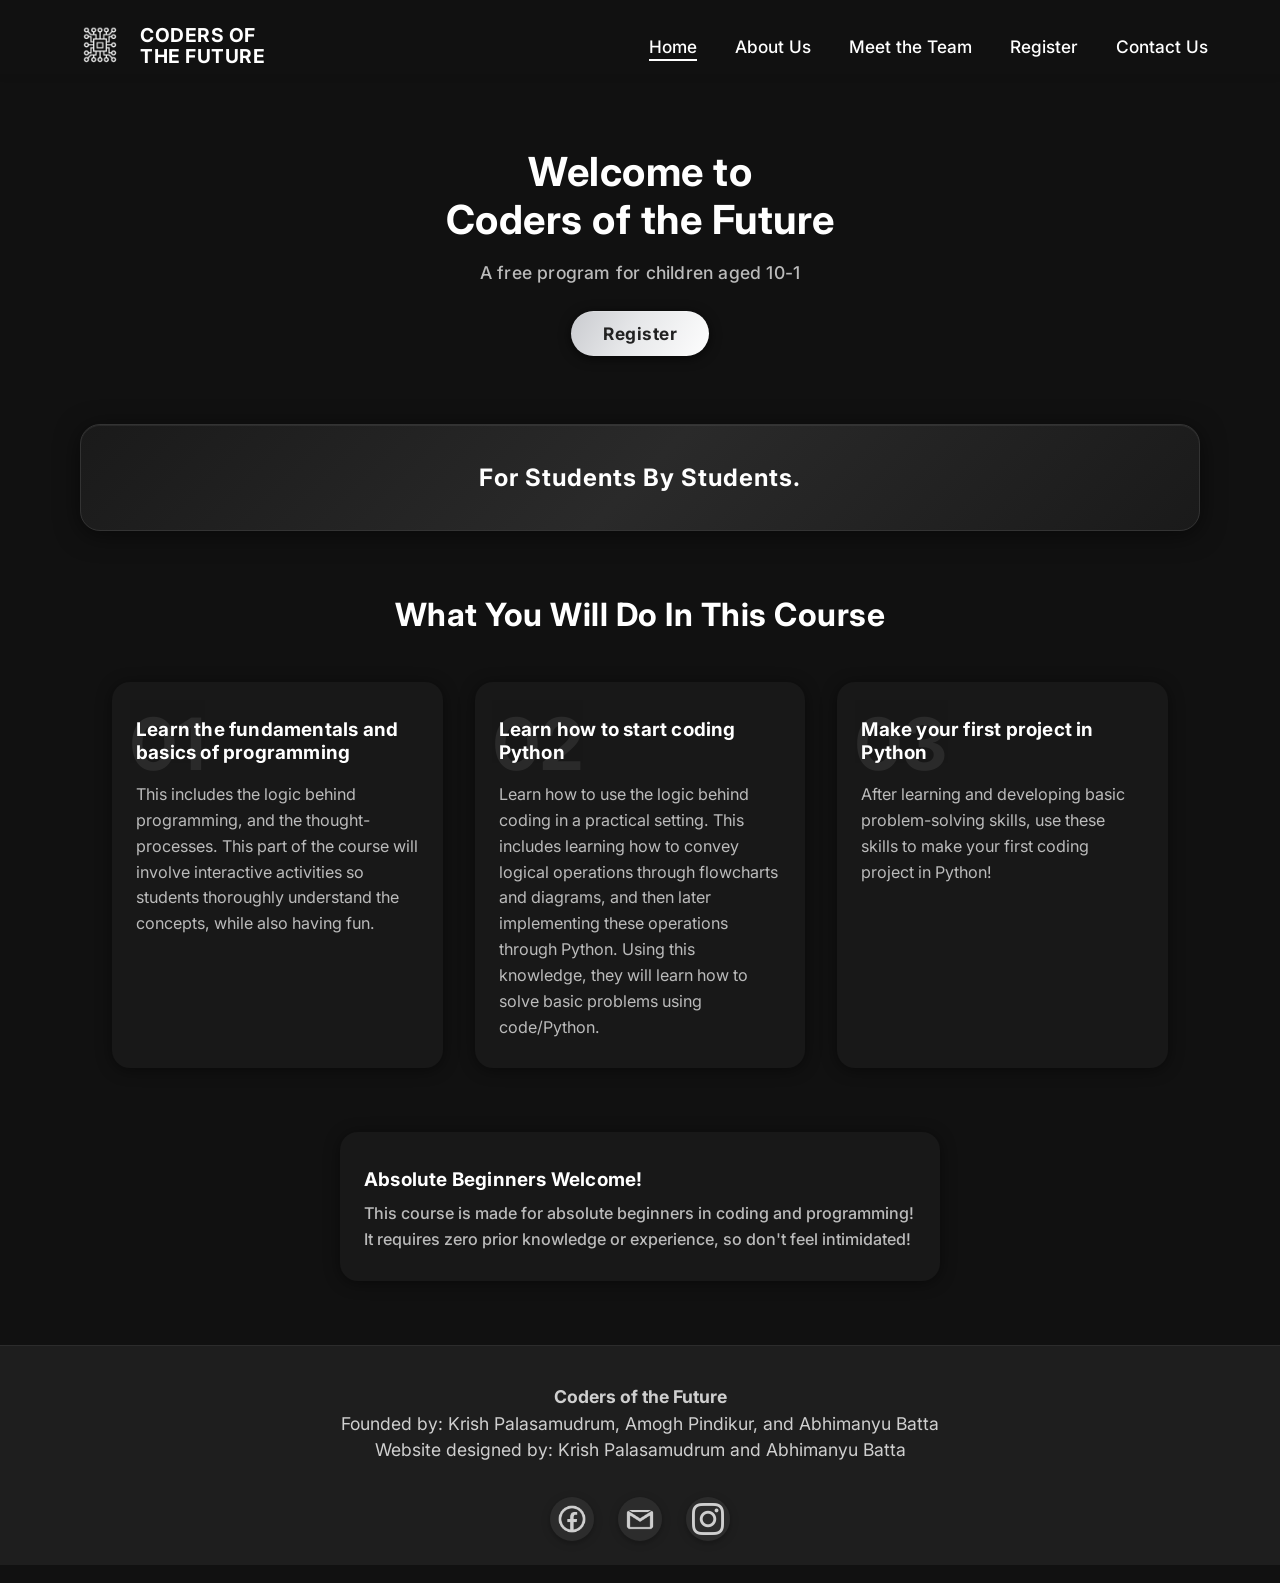
==== commit f263b3fa: "Fixed Capitalization and Changed About Us" ====
--- a/index.html
+++ b/index.html
@@ -252,7 +252,7 @@
                 <div class="course-step fade-in-highlight">
                     <span class="step-number step2">02</span>
                     <h3>Learn how to start coding Python</h3>
-                    <p>Learn how to use the logic behind coding in a practical setting. This includes learning how to convey logical operations through flowcharts and diagrams, and then later implementing these operations through python. Using this knowledge, they will learn how to solve basic problems using code/python.</p>
+                    <p>Learn how to use the logic behind coding in a practical setting. This includes learning how to convey logical operations through flowcharts and diagrams, and then later implementing these operations through Python. Using this knowledge, they will learn how to solve basic problems using code/Python.</p>
                 </div>
                 <div class="course-step fade-in-highlight">
                     <span class="step-number step3">03</span>
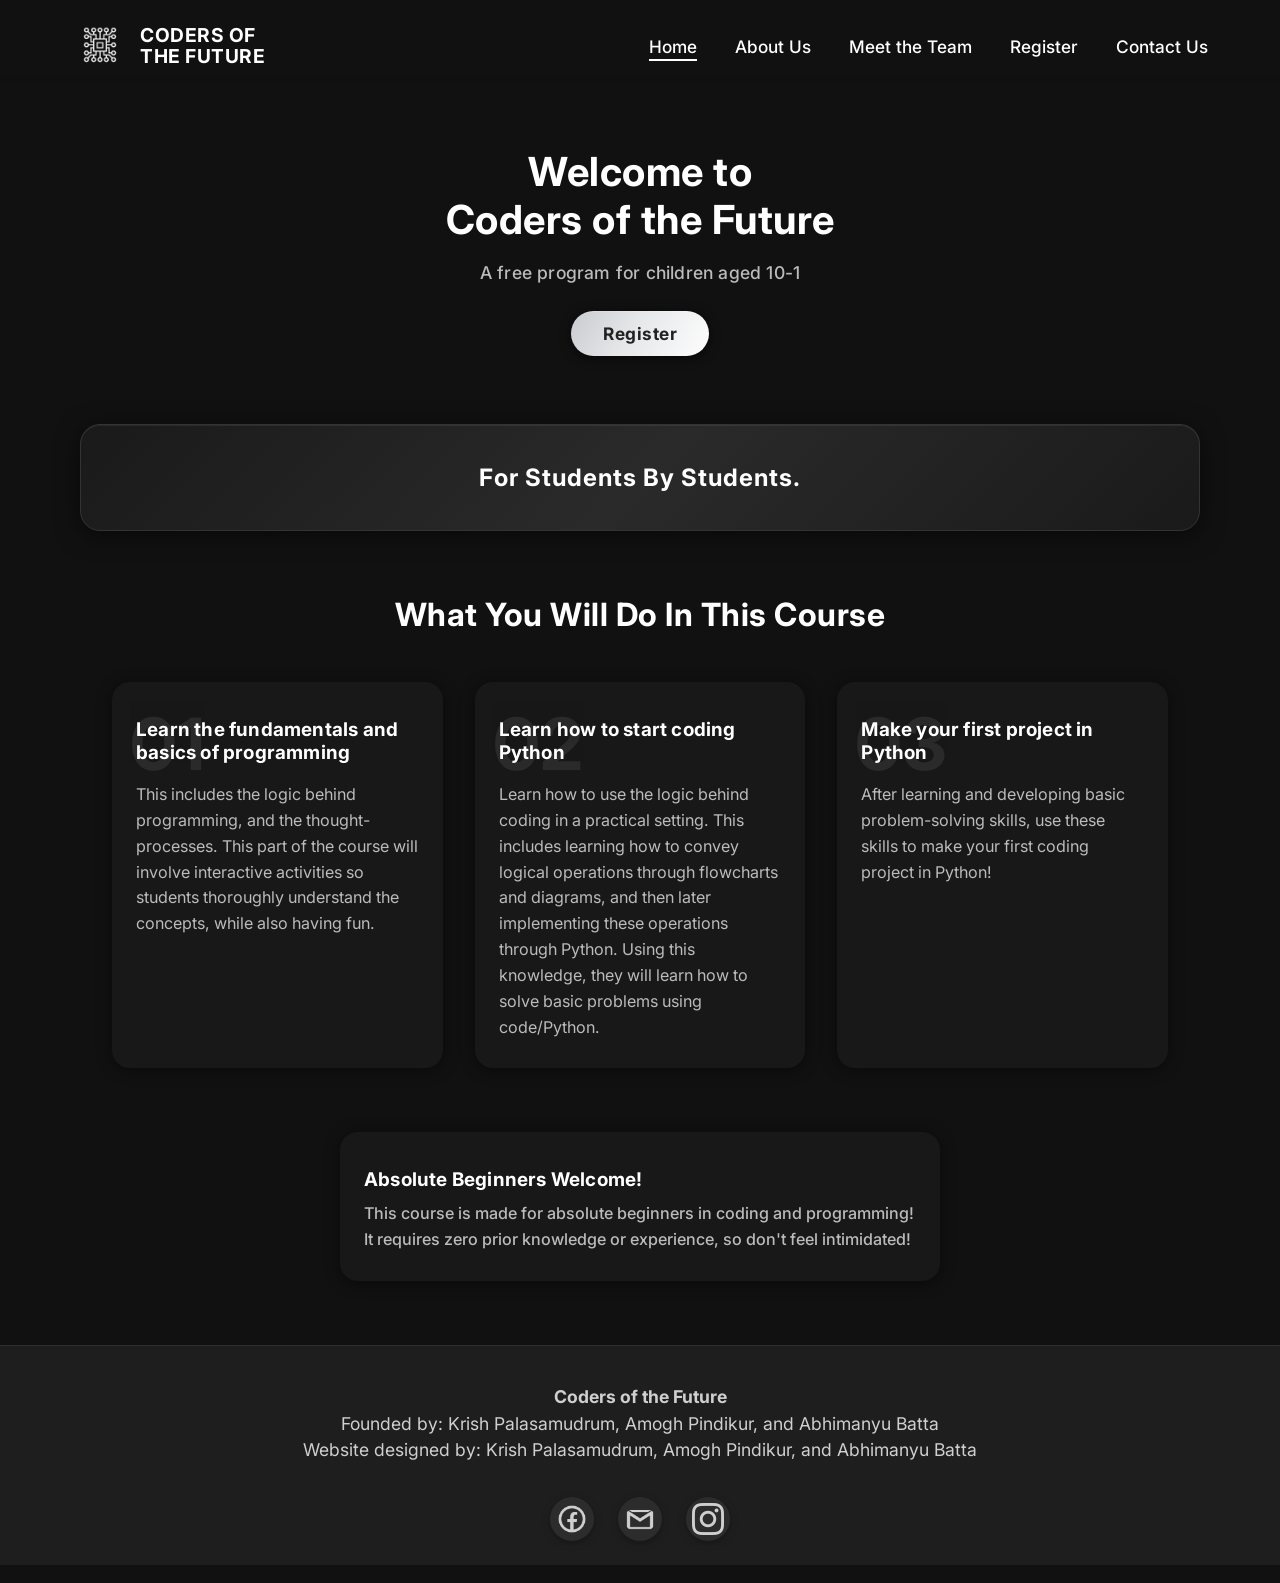
==== commit 0dbfbe9a: "made a footer.html for easy change of the footer" ====
--- a/index.html
+++ b/index.html
@@ -266,20 +266,7 @@
             </div>
         </section>
     </main>
-    <footer class="site-footer">
-        <div class="footer-content">
-            <div class="footer-text">
-                <strong>Coders of the Future</strong><br>
-                Founded by: Krish Palasamudrum, Amogh Pindikur, and Abhimanyu Batta<br>
-                Website designed by: Krish Palasamudrum and Abhimanyu Batta
-            </div>
-            <div class="footer-icons">
-                <a href="contact.html" class="footer-icon" aria-label="Contact Us"><img src="facebooklogo.png" alt="Facebook" width="32" height="32"></a>
-                <a href="contact.html" class="footer-icon" aria-label="Contact Us"><img src="gmaillogo.png" alt="Email" width="32" height="32"></a>
-                <a href="contact.html" class="footer-icon" aria-label="Contact Us"><img src="instagramlogo.png" alt="Instagram" width="32" height="32"></a>
-            </div>
-        </div>
-    </footer>
+    <!-- Footer will be loaded dynamically -->
     <script src="script.js"></script>
 </body>
 </html> 
